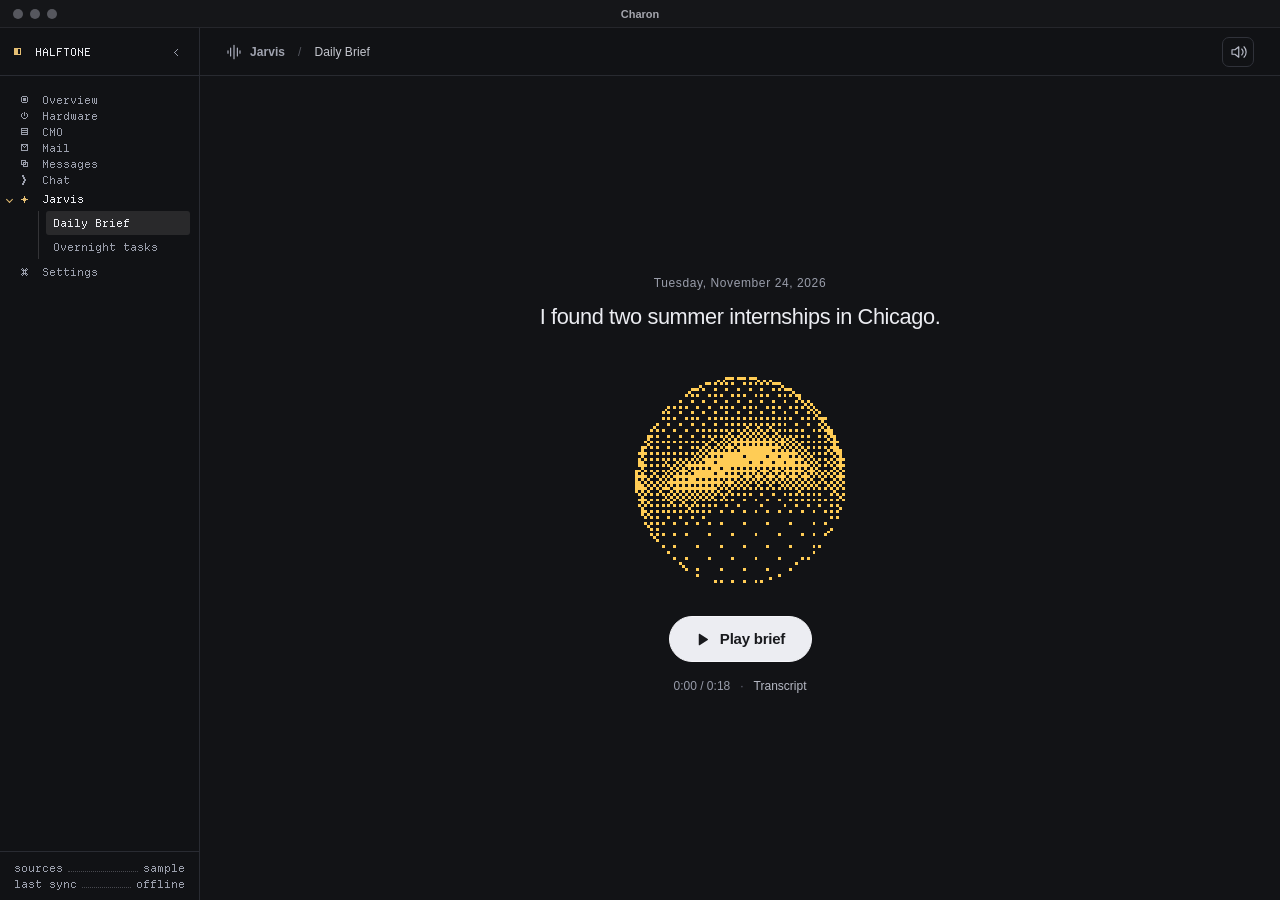
==== prototypes/jarvis/index.html @ da0a6058 "Add an offline Jarvis Daily Brief and overnight report prototype" ====
<!doctype html>
<html lang="en">
<head>
  <meta charset="utf-8">
  <meta name="viewport" content="width=device-width, initial-scale=1">
  <meta name="theme-color" content="#111316">
  <title>Daily Brief · Jarvis</title>
  <link rel="icon" href="data:,">
  <link rel="stylesheet" href="reader.css">
  <style>.brand-glyph {--glyph:url([data-uri])}</style>
</head>
<body>
  <div class="windowbar" aria-hidden="true"><span class="lights"><i></i><i></i><i></i></span><span>Charon</span></div>
  <div class="shell">
    <aside class="rail" aria-label="Charon sidebar">
      <div class="rail-full">
        <div class="brand"><span class="pixel brand-glyph"></span><span>HALFTONE</span><button type="button" class="rail-toggle" data-action="rail" aria-label="Hide sidebar" title="Hide sidebar (Option + Command + S)">&lt;</button></div>
        <nav class="rail-nav" aria-label="Charon destinations"><span class="rail-row" aria-disabled="true"><span></span><i class="pixel" style="--glyph:url([data-uri])"></i><span>Overview</span></span><span class="rail-row" aria-disabled="true"><span></span><i class="pixel" style="--glyph:url([data-uri])"></i><span>Hardware</span></span><span class="rail-row" aria-disabled="true"><span></span><i class="pixel" style="--glyph:url([data-uri])"></i><span>CMO</span></span><span class="rail-row" aria-disabled="true"><span></span><i class="pixel" style="--glyph:url([data-uri])"></i><span>Mail</span></span><span class="rail-row" aria-disabled="true"><span></span><i class="pixel" style="--glyph:url([data-uri])"></i><span>Messages</span></span><span class="rail-row" aria-disabled="true"><span></span><span aria-hidden="true">❯</span><span>Chat</span></span><details id="jarvis-nav" open><summary class="rail-row"><i class="disclosure" aria-hidden="true"></i><span aria-hidden="true">✦</span><span>Jarvis</span></summary><div class="subnav"><a href="#brief">Daily Brief</a><a href="#tasks">Overnight tasks</a></div></details><span class="rail-row" aria-disabled="true"><span></span><span aria-hidden="true">⌘</span><span>Settings</span></span></nav>
        <div class="rail-footer"><div><span>sources</span><i></i><span>sample</span></div><div><span>last sync</span><i></i><span>offline</span></div></div>
      </div>
      <button type="button" class="rail-open" data-action="rail" title="Show sidebar (Option + Command + S)" aria-label="Show sidebar">&gt;</button>
    </aside>
    <button type="button" class="scrim" aria-label="Close sidebar" data-action="rail"></button>
    <main>
      <header class="toolbar">
        <nav id="crumbs" aria-label="Breadcrumb"></nav>
        <div id="tools"></div>
      </header>
      <div id="scroller" tabindex="-1"><div id="page"></div></div>
    </main>
  </div>
  <audio id="narration" preload="metadata" src="assets/brief.mp3"></audio>
  <dialog id="panel" aria-labelledby="panel-title"><div class="panel-inner"><div class="panel-head"><h2 id="panel-title"></h2><button type="button" class="icon-btn" data-action="close" aria-label="Close dialog"><svg class="icon" aria-hidden="true" viewBox="0 0 24 24"><path d="m6 6 12 12M18 6 6 18"/></svg></button></div><div id="panel-body"></div></div></dialog>
  <script type="application/json" id="content">{"docs":{"report/chicago":{"title":"Two Chicago internships to review for summer 2027","html":"\u003cp>I added two summer software roles to \u003ca href=\"#note/delivered\">your Chicago internship list\u003c/a>. I’d open \u003cstrong>Maple Studio\u003c/strong> first. Its mobile engineering internship closes Friday, November 27. The second employer, \u003cstrong>Lakefront Labs\u003c/strong>, hasn’t published a deadline.\u003c/p>\n\u003cp>Both employers were accepting applications when I checked this morning. I saved the posting links with each entry. Once you share the path to your master résumé, I can use it to tailor a Word draft for each role.\u003c/p>\n\u003cfigure>\n\u003cimg data-illustration width=\"1440\" height=\"576\" alt=\"The Chicago lakefront at first light. Illustration.\" />\n\u003cfigcaption aria-hidden=\"true\">The Chicago lakefront at first light. Illustration.\u003c/figcaption>\n\u003c/figure>\n\u003ch2 id=\"which-role-to-look-at-first\">Which role to look at first\u003c/h2>\n\u003cp>\u003ca href=\"#note/maple\">Maple Studio’s Mobile Engineering Intern posting\u003c/a> gives us a date to work back from. I checked the employer’s application at 6:10 a.m. Pacific and recorded the closing date alongside the link. That makes Maple the first one I’d review if you only have a few minutes today.\u003c/p>\n\u003cp>\u003ca href=\"#note/lakefront\">Lakefront Labs’ Software Engineering Intern posting\u003c/a> also lists Chicago and summer 2027. Its application was open at 6:15 a.m. Pacific. The posting gives no closing date, so I’ve left that field open on your list.\u003c/p>\n\u003ch2 id=\"what-i-did-overnight\">What I did overnight\u003c/h2>\n\u003col type=\"1\">\n\u003cli>\u003cstrong>Checked for an existing list.\u003c/strong> At 6:05 a.m. I looked in your Career project for a note covering Chicago internships for summer 2027.\u003c/li>\n\u003cli>\u003cstrong>Created the list with Maple Studio.\u003c/strong> This was the first search for that place and term. I saved the employer’s posting ID, its application and its deadline.\u003c/li>\n\u003cli>\u003cstrong>Added Lakefront Labs to the same note.\u003c/strong> I checked its posting ID and location before adding the second entry. Both entries are marked \u003cem>To review\u003c/em>.\u003c/li>\n\u003cli>\u003cstrong>Saved the research at 6:18 a.m.\u003c/strong> I paused the drafting step when I couldn’t find your master résumé. Both openings are available to review now.\u003c/li>\n\u003c/ol>\n\u003ch2 id=\"where-to-pick-this-up\">Where to pick this up\u003c/h2>\n\u003cp>\u003ca href=\"#note/delivered\">Open the list as delivered\u003c/a> to see exactly what I left this morning. \u003ca href=\"#note/current\">Open your current list\u003c/a> to see any notes you’ve added since. When you share the path to your master Word document, I can make a separate tailored .docx for each role.\u003c/p>\n","raw":"# Two Chicago internships to review for summer 2027\n\nI added two summer software roles to [your Chicago internship list](revisions/chicago-internships/2.md). I’d open **Maple Studio** first. Its mobile engineering internship closes Friday, November 27. The second employer, **Lakefront Labs**, hasn’t published a deadline.\n\nBoth employers were accepting applications when I checked this morning. I saved the posting links with each entry. Once you share the path to your master résumé, I can use it to tailor a Word draft for each role.\n\n![The Chicago lakefront at first light. Illustration.](../assets/lakefront.jpg)\n\n## Which role to look at first\n\n[Maple Studio’s Mobile Engineering Intern posting](assignments/chicago-internships/runs/2026-11-24/sources.md#maple-studio) gives us a date to work back from. I checked the employer’s application at 6:10 a.m. Pacific and recorded the closing date alongside the link. That makes Maple the first one I’d review if you only have a few minutes today.\n\n[Lakefront Labs’ Software Engineering Intern posting](assignments/chicago-internships/runs/2026-11-24/sources.md#lakefront-labs) also lists Chicago and summer 2027. Its application was open at 6:15 a.m. Pacific. The posting gives no closing date, so I’ve left that field open on your list.\n\n## What I did overnight\n\n1. **Checked for an existing list.** At 6:05 a.m. I looked in your Career project for a note covering Chicago internships for summer 2027.\n2. **Created the list with Maple Studio.** This was the first search for that place and term. I saved the employer’s posting ID, its application and its deadline.\n3. **Added Lakefront Labs to the same note.** I checked its posting ID and location before adding the second entry. Both entries are marked *To review*.\n4. **Saved the research at 6:18 a.m.** I paused the drafting step when I couldn’t find your master résumé. Both openings are available to review now.\n\n## Where to pick this up\n\n[Open the list as delivered](revisions/chicago-internships/2.md) to see exactly what I left this morning. [Open your current list](projects/career/Summer%202027%20internships%20in%20Chicago.md) to see any notes you’ve added since. When you share the path to your master Word document, I can make a separate tailored .docx for each role.\n","minutes":2,"date":"November 24, 2026","stamp":"Updated 6:18 a.m. PT","short":"Internship search","back":"tasks"},"report/microphone":{"title":"Where to put the microphone for your next call","html":"\u003cp>I’d put the microphone on the \u003cstrong>desk stand\u003c/strong> for your next call. In your \u003ca href=\"#note/stand\">stand trial\u003c/a>, typing interrupted one of six clips. In the \u003ca href=\"#note/keyboard\">keyboard-side trial\u003c/a>, it interrupted four of six. Both trials used the same desk and keyboard.\u003c/p>\n\u003cp>That gives you a place to start tomorrow. Twelve short clips can’t tell us how the stand will sound when you’re talking and typing for several minutes at a stretch. A longer call would be a good follow-up.\u003c/p>\n\u003ch2 id=\"what-i-compared\">What I compared\u003c/h2>\n\u003cp>I compared the number of clips where the trial notes said typing interrupted the voice. Each clip counts once, even if several keystrokes came through. That gives both positions the same six chances to pick up an interruption.\u003c/p>\n\u003ch2 id=\"how-i-reached-the-recommendation\">How I reached the recommendation\u003c/h2>\n\u003col type=\"1\">\n\u003cli>\u003cstrong>Opened the two trial notes\u003c/strong> in your Voice project and checked how many clips each contained.\u003c/li>\n\u003cli>\u003cstrong>Compared the interruptions.\u003c/strong> The stand had one interrupted clip and five clear clips. The keyboard-side position had four interrupted clips and two clear clips.\u003c/li>\n\u003cli>\u003cstrong>Saved the finding with both sources.\u003c/strong> For the next test, use the stand on a longer call and jot down any moment when typing makes your voice hard to follow.\u003c/li>\n\u003c/ol>\n\u003ch2 id=\"trial-notes\">Trial notes\u003c/h2>\n\u003cul>\n\u003cli>\u003ca href=\"#note/stand\">Desk stand trial\u003c/a> · Six clips, one interruption.\u003c/li>\n\u003cli>\u003ca href=\"#note/keyboard\">Keyboard-side trial\u003c/a> · Six clips, four interruptions.\u003c/li>\n\u003c/ul>\n","raw":"# Where to put the microphone for your next call\n\nI’d put the microphone on the **desk stand** for your next call. In your [stand trial](desk-stand.md), typing interrupted one of six clips. In the [keyboard-side trial](keyboard-side.md), it interrupted four of six. Both trials used the same desk and keyboard.\n\nThat gives you a place to start tomorrow. Twelve short clips can’t tell us how the stand will sound when you’re talking and typing for several minutes at a stretch. A longer call would be a good follow-up.\n\n## What I compared\n\nI compared the number of clips where the trial notes said typing interrupted the voice. Each clip counts once, even if several keystrokes came through. That gives both positions the same six chances to pick up an interruption.\n\n## How I reached the recommendation\n\n1. **Opened the two trial notes** in your Voice project and checked how many clips each contained.\n2. **Compared the interruptions.** The stand had one interrupted clip and five clear clips. The keyboard-side position had four interrupted clips and two clear clips.\n3. **Saved the finding with both sources.** For the next test, use the stand on a longer call and jot down any moment when typing makes your voice hard to follow.\n\n## Trial notes\n\n- [Desk stand trial](desk-stand.md) · Six clips, one interruption.\n- [Keyboard-side trial](keyboard-side.md) · Six clips, four interruptions.\n","minutes":2,"date":"November 23, 2026","stamp":"","short":"Microphone test","back":"tasks"},"note/delivered":{"title":"Summer 2027 internships in Chicago","html":"\u003cp>\u003cem>Fictional example. This is the running list in the Career project.\u003c/em>\u003c/p>\n\u003ch2 id=\"open-roles\">Open roles\u003c/h2>\n\u003ch3 id=\"maple-studio-mobile-engineering-intern\">Maple Studio | Mobile Engineering Intern\u003c/h3>\n\u003cp>Chicago · Summer 2027 · Open when checked November 24 at 6:10 a.m. Pacific.\u003c/p>\n\u003cul>\n\u003cli>\u003cstrong>Apply by\u003c/strong> Friday, November 27, 2026.\u003c/li>\n\u003cli>\u003cstrong>Application\u003c/strong> \u003ca href=\"#note/maple\">Maple Studio posting, MS-127\u003c/a>.\u003c/li>\n\u003cli>\u003cstrong>My application status\u003c/strong> To review.\u003c/li>\n\u003cli>\u003cstrong>My notes\u003c/strong>\u003c/li>\n\u003c/ul>\n\u003ch3 id=\"lakefront-labs-software-engineering-intern\">Lakefront Labs | Software Engineering Intern\u003c/h3>\n\u003cp>Chicago · Summer 2027 · Open when checked November 24 at 6:15 a.m. Pacific.\u003c/p>\n\u003cul>\n\u003cli>\u003cstrong>Apply by\u003c/strong> The posting gives no deadline.\u003c/li>\n\u003cli>\u003cstrong>Application\u003c/strong> \u003ca href=\"#note/lakefront\">Lakefront Labs posting, LL-208\u003c/a>.\u003c/li>\n\u003cli>\u003cstrong>My application status\u003c/strong> To review.\u003c/li>\n\u003cli>\u003cstrong>My notes\u003c/strong>\u003c/li>\n\u003c/ul>\n\u003ch2 id=\"related-work\">Related work\u003c/h2>\n\u003cp>\u003ca href=\"#report/chicago\">November 24 internship search\u003c/a>\u003c/p>\n","raw":"---\nid: chicago-summer-internships-2027\ntype: project-note\nproject: career\nrevision: 2\nupdated: 2026-11-24T06:15:00-08:00\n---\n\n# Summer 2027 internships in Chicago\n\n*Fictional example. This is the running list in the Career project.*\n\n## Open roles\n\n### Maple Studio | Mobile Engineering Intern\n\nChicago · Summer 2027 · Open when checked November 24 at 6:10 a.m. Pacific.\n\n- **Apply by** Friday, November 27, 2026.\n- **Application** [Maple Studio posting, MS-127](../../assignments/chicago-internships/runs/2026-11-24/sources.md#maple-studio).\n- **My application status** To review.\n- **My notes**\n\n### Lakefront Labs | Software Engineering Intern\n\nChicago · Summer 2027 · Open when checked November 24 at 6:15 a.m. Pacific.\n\n- **Apply by** The posting gives no deadline.\n- **Application** [Lakefront Labs posting, LL-208](../../assignments/chicago-internships/runs/2026-11-24/sources.md#lakefront-labs).\n- **My application status** To review.\n- **My notes**\n\n## Related work\n\n[November 24 internship search](../../assignments/chicago-internships/runs/2026-11-24/summary.md)\n","minutes":1,"date":"Career project","stamp":"Revision 2 · As delivered","short":"Delivered list","back":"report/chicago"},"note/current":{"title":"Summer 2027 internships in Chicago","html":"\u003cp>\u003cem>Fictional example. This is the running list in the Career project.\u003c/em>\u003c/p>\n\u003ch2 id=\"open-roles\">Open roles\u003c/h2>\n\u003ch3 id=\"maple-studio-mobile-engineering-intern\">Maple Studio | Mobile Engineering Intern\u003c/h3>\n\u003cp>Chicago · Summer 2027 · Open when checked November 24 at 6:10 a.m. Pacific.\u003c/p>\n\u003cul>\n\u003cli>\u003cstrong>Apply by\u003c/strong> Friday, November 27, 2026.\u003c/li>\n\u003cli>\u003cstrong>Application\u003c/strong> \u003ca href=\"#note/maple\">Maple Studio posting, MS-127\u003c/a>.\u003c/li>\n\u003cli>\u003cstrong>My application status\u003c/strong> To review.\u003c/li>\n\u003cli>\u003cstrong>My notes\u003c/strong> Ask whether interns can work with the iOS team.\u003c/li>\n\u003c/ul>\n\u003ch3 id=\"lakefront-labs-software-engineering-intern\">Lakefront Labs | Software Engineering Intern\u003c/h3>\n\u003cp>Chicago · Summer 2027 · Open when checked November 24 at 6:15 a.m. Pacific.\u003c/p>\n\u003cul>\n\u003cli>\u003cstrong>Apply by\u003c/strong> The posting gives no deadline.\u003c/li>\n\u003cli>\u003cstrong>Application\u003c/strong> \u003ca href=\"#note/lakefront\">Lakefront Labs posting, LL-208\u003c/a>.\u003c/li>\n\u003cli>\u003cstrong>My application status\u003c/strong> To review.\u003c/li>\n\u003cli>\u003cstrong>My notes\u003c/strong>\u003c/li>\n\u003c/ul>\n\u003ch2 id=\"related-work\">Related work\u003c/h2>\n\u003cp>\u003ca href=\"#report/chicago\">November 24 internship search\u003c/a>\u003c/p>\n","raw":"---\nid: chicago-summer-internships-2027\ntype: project-note\nproject: career\nrevision: 3\nupdated: 2026-11-24T08:10:00-08:00\n---\n\n# Summer 2027 internships in Chicago\n\n*Fictional example. This is the running list in the Career project.*\n\n## Open roles\n\n### Maple Studio | Mobile Engineering Intern\n\nChicago · Summer 2027 · Open when checked November 24 at 6:10 a.m. Pacific.\n\n- **Apply by** Friday, November 27, 2026.\n- **Application** [Maple Studio posting, MS-127](../../assignments/chicago-internships/runs/2026-11-24/sources.md#maple-studio).\n- **My application status** To review.\n- **My notes** Ask whether interns can work with the iOS team.\n\n### Lakefront Labs | Software Engineering Intern\n\nChicago · Summer 2027 · Open when checked November 24 at 6:15 a.m. Pacific.\n\n- **Apply by** The posting gives no deadline.\n- **Application** [Lakefront Labs posting, LL-208](../../assignments/chicago-internships/runs/2026-11-24/sources.md#lakefront-labs).\n- **My application status** To review.\n- **My notes**\n\n## Related work\n\n[November 24 internship search](../../assignments/chicago-internships/runs/2026-11-24/summary.md)\n","minutes":1,"date":"Career project","stamp":"Revision 3 · Current list","short":"Current list","back":"report/chicago"},"note/stand":{"title":"Desk stand trial","html":"\u003cp>Six short voice clips were recorded with the microphone on the desk stand. One clip had an audible interruption from typing. Five were clear.\u003c/p>\n\u003cp>The two trials used the same desk and keyboard. \u003ca href=\"#note/keyboard\">Read the keyboard-side trial\u003c/a> for the other position, or return to \u003ca href=\"#report/microphone\">the microphone report\u003c/a>.\u003c/p>\n","raw":"# Desk stand trial\n\nSix short voice clips were recorded with the microphone on the desk stand. One clip had an audible interruption from typing. Five were clear.\n\nThe two trials used the same desk and keyboard. [Read the keyboard-side trial](keyboard-side.md) for the other position, or return to [the microphone report](microphone.md).\n","minutes":1,"date":"Voice project","stamp":"Trial note","short":"Desk stand","back":"report/microphone"},"note/keyboard":{"title":"Keyboard-side trial","html":"\u003cp>Six short voice clips were recorded with the microphone beside the keyboard. Four clips had an audible interruption from typing. Two were clear.\u003c/p>\n\u003cp>The two trials used the same desk and keyboard. \u003ca href=\"#note/stand\">Read the desk stand trial\u003c/a> for the other position, or return to \u003ca href=\"#report/microphone\">the microphone report\u003c/a>.\u003c/p>\n","raw":"# Keyboard-side trial\n\nSix short voice clips were recorded with the microphone beside the keyboard. Four clips had an audible interruption from typing. Two were clear.\n\nThe two trials used the same desk and keyboard. [Read the desk stand trial](desk-stand.md) for the other position, or return to [the microphone report](microphone.md).\n","minutes":1,"date":"Voice project","stamp":"Trial note","short":"Keyboard-side trial","back":"report/microphone"},"note/maple":{"title":"Maple Studio","html":"\u003cul>\n\u003cli>\u003cstrong>Employer posting\u003c/strong> MS-127, Mobile Engineering Intern.\u003c/li>\n\u003cli>\u003cstrong>Location and term\u003c/strong> Chicago, summer 2027.\u003c/li>\n\u003cli>\u003cstrong>Evidence\u003c/strong> The sample application was open. Its closing date was Friday, November 27, 2026.\u003c/li>\n\u003cli>\u003cstrong>Checked\u003c/strong> November 24, 2026 at 6:10 a.m. Pacific.\u003c/li>\n\u003c/ul>\n\u003cp>\u003ca href=\"#report/chicago\">Read the internship report\u003c/a>.\u003c/p>\n","raw":"# Maple Studio\n\n- **Employer posting** MS-127, Mobile Engineering Intern.\n- **Location and term** Chicago, summer 2027.\n- **Evidence** The sample application was open. Its closing date was Friday, November 27, 2026.\n- **Checked** November 24, 2026 at 6:10 a.m. Pacific.\n\n[Read the internship report](summary.md).\n","minutes":1,"date":"Employer posting","stamp":"Example source","short":"Maple Studio","back":"report/chicago"},"note/lakefront":{"title":"Lakefront Labs","html":"\u003cul>\n\u003cli>\u003cstrong>Employer posting\u003c/strong> LL-208, Software Engineering Intern.\u003c/li>\n\u003cli>\u003cstrong>Location and term\u003c/strong> Chicago, summer 2027.\u003c/li>\n\u003cli>\u003cstrong>Evidence\u003c/strong> The sample application was open. The employer listed no closing date.\u003c/li>\n\u003cli>\u003cstrong>Checked\u003c/strong> November 24, 2026 at 6:15 a.m. Pacific.\u003c/li>\n\u003c/ul>\n\u003cp>\u003ca href=\"#report/chicago\">Read the internship report\u003c/a>.\u003c/p>\n","raw":"# Lakefront Labs\n\n- **Employer posting** LL-208, Software Engineering Intern.\n- **Location and term** Chicago, summer 2027.\n- **Evidence** The sample application was open. The employer listed no closing date.\n- **Checked** November 24, 2026 at 6:15 a.m. Pacific.\n\n[Read the internship report](summary.md).\n","minutes":1,"date":"Employer posting","stamp":"Example source","short":"Lakefront Labs","back":"report/chicago"}},"orb":"assets/orb.png","cover":"assets/lakefront.jpg","script":"Good morning, sir. I added two Chicago internships to your summer list. I’d look at Maple Studio first because applications close on Friday, November twenty-seventh. Both postings are in your Career workspace. Send me your master résumé when you’re ready, and I can tailor a draft for each one."}</script>
  <script src="reader.js"></script>
</body>
</html>
---- prototypes/jarvis/reader.css ----
@font-face {
  font-family: Departure;
  src: url("../../mac/Resources/Fonts/DepartureMono-Regular.ttf") format("truetype");
  font-weight: 400;
  font-display: swap;
}
:root {
  color-scheme: dark;
  --ground: #121316;
  --chrome: #111215;
  --line: #292b32;
  --text: #ebecf1;
  --body: #bdc0ca;
  --muted: #9a9eab;
  --blue: #a0b7fa;
  --gold: #e5be73;
  --reading-size: 17px;
  font-family: -apple-system, BlinkMacSystemFont, "Helvetica Neue", Arial, sans-serif;
  background: var(--ground);
  color: var(--text);
  -webkit-font-smoothing: antialiased;
}
* {box-sizing:border-box}
body {margin:0}
button, input, select {font:inherit}
button, a {touch-action:manipulation}
button {cursor:pointer;background:none;border:0;color:inherit;padding:0}
a {color:var(--blue);text-decoration:none}
a:hover {color:#c6d5ff}
button:focus-visible, a:focus-visible, input:focus-visible, summary:focus-visible {outline:2px solid #99c5ff;outline-offset:4px}
::selection {background:#38466e;color:white}
.windowbar {height:28px;background:#151619;border-bottom:1px solid #25262b;display:grid;place-items:center;color:#a5a6ae;font-size:11px;font-weight:550;position:relative;user-select:none}
.lights {position:absolute;left:13px;display:flex;gap:7px}
.lights i {width:10px;height:10px;border-radius:50%;background:#56575e}
.shell {display:flex;height:calc(100vh - 28px);height:calc(100dvh - 28px);position:relative;overflow:hidden}
.rail {flex:0 0 200px;width:200px;background:var(--chrome);border-right:1px solid var(--line);color:var(--muted);font:11px/16px Departure,monospace;position:relative;z-index:5}
.rail-full {height:100%;display:flex;flex-direction:column}
.brand {display:flex;align-items:center;gap:7px;padding:0 14px;border-bottom:1px solid var(--line);height:48px;flex:none;color:var(--text)}
.brand-glyph {margin-right:7px;color:var(--gold)}
.pixel {display:inline-block;width:7px;height:16px;background:currentColor;mask-image:var(--glyph);mask-repeat:no-repeat;mask-size:7px 7px;mask-position:0 4px;image-rendering:pixelated}
.rail-toggle {margin-left:auto;color:var(--muted);width:17px;height:26px}
.rail-toggle:hover, .rail-open:hover {color:var(--gold)}
.rail-nav {padding:16px 0;flex:1;overflow-y:auto}
.rail-row {display:grid;grid-template-columns:7px 14px 1fr;align-items:center;gap:7px;padding:0 14px 0 7px;height:16px;white-space:nowrap}
#jarvis-nav summary {cursor:pointer;list-style:none;color:var(--text);min-height:22px}
#jarvis-nav summary::-webkit-details-marker {display:none}
#jarvis-nav summary:hover,.subnav a:hover {background:#222225;color:var(--text)}
#jarvis-nav summary > [aria-hidden] {color:var(--gold)}
.disclosure {width:5px;height:5px;border:solid currentColor;border-width:1px 1px 0 0;transform:rotate(45deg)}
#jarvis-nav[open] .disclosure {transform:rotate(135deg)}
.subnav {margin:1px 9px 5px 38px;border-left:1px solid #343437;padding-left:7px}
.subnav a {display:block;padding:4px 7px;color:var(--muted);border-radius:3px}
.subnav a[aria-current] {background:#29292b;color:var(--text)}
#jarvis-nav summary:focus-visible,.subnav a:focus-visible {outline:1px solid var(--gold);outline-offset:-1px}
.rail-footer {border-top:1px solid var(--line);padding:8px 14px;color:var(--muted)}
.rail-footer>div {display:flex;align-items:baseline;gap:5px}
.rail-footer i {flex:1;border-bottom:1px dotted #48494f}
.rail-open {display:none;width:27px;height:48px;color:var(--muted);align-items:center;justify-content:center}
.rail-collapsed .rail {flex-basis:28px;width:28px}
.rail-collapsed .rail-full {display:none}
.rail-collapsed .rail-open {display:flex}
.scrim {display:none}
main {position:relative;flex:1;min-width:0;display:flex;flex-direction:column}
.toolbar {height:48px;flex:none;padding:0 26px;display:flex;align-items:center;justify-content:space-between;border-bottom:1px solid #282a30;gap:12px;background:var(--chrome)}
#crumbs, #tools {display:flex;align-items:center;min-width:0;gap:13px}
#crumbs {font-size:12px;letter-spacing:.005em;white-space:nowrap;color:#c5c7cf}
#crumbs a {color:#a0a3af}
#crumbs a:hover {color:#e6e7ed}
.crumb-brand {display:inline-flex;align-items:center;gap:8px;font-weight:600}
.crumb-brand .icon {color:#c2c6d5;width:16px;height:16px}
.sep {color:#54565f;font-weight:400}
#tools {gap:8px}
.icon {width:18px;height:18px;display:inline-block;vertical-align:middle;flex:none;fill:none;stroke:currentColor;stroke-width:1.55;stroke-linecap:round;stroke-linejoin:round}
.icon-btn {width:32px;height:30px;border:1px solid #30323a;border-radius:7px;color:#b9bcc9;display:inline-flex;align-items:center;justify-content:center}
.icon-btn:hover {background:#22242b;color:#f4f4f8}
.aa {font-size:14px;font-weight:580;letter-spacing:-.05em}
#scroller {overflow:auto;overscroll-behavior:contain;flex:1;min-height:0;scrollbar-color:#383b44 transparent;scrollbar-width:thin}
#scroller:focus {outline:none}
#page {min-height:100%}
h1,h2,h3,p,figure {margin:0}
h1,h2,h3 {color:var(--text)}
.home {min-height:calc(100vh - 76px);min-height:calc(100dvh - 76px);display:grid;place-items:center;padding:42px 24px 48px}
.morning {width:min(100%,480px);text-align:center;display:flex;flex-direction:column;align-items:center}
.date {display:block;color:var(--muted);font-size:12px;line-height:18px;letter-spacing:.05em;font-weight:500}
.morning-intro {margin:10px 0 0;color:var(--text);font-size:clamp(18px,1.7vw,22px);font-weight:480;line-height:1.35;letter-spacing:-.018em;text-wrap:balance}
.orb {width:clamp(168px,24vh,233px);height:auto;image-rendering:pixelated;display:block;margin:clamp(28px,4.6vh,44px) 0 28px}
.listen {display:inline-flex;align-items:center;justify-content:center;gap:10px;color:#191a1e;background:#ecedf2;border:1px solid #f6f6fa;border-radius:999px;font-size:15px;line-height:20px;font-weight:620;letter-spacing:-.015em;padding:12px 23px;min-width:143px}
.listen:hover {background:white}
.listen .icon {width:15px;height:15px;fill:currentColor;stroke:none}
.play-meta {margin-top:14px;display:flex;gap:10px;align-items:center;color:#999dab;font-size:12px;line-height:20px}
.clock {font-variant-numeric:tabular-nums}
.play-meta button {font-size:12px;color:#b6b9c4}
.play-meta button:hover {color:var(--text);text-decoration:underline;text-underline-offset:3px}
.play-meta .mark {color:#626675}
.arrow {margin-left:auto;color:#a3a8b7}
.task-link:hover h3 {color:var(--blue)}
.play-error {color:#f2b7a6;font-size:13px;max-width:380px;line-height:1.5;margin-top:9px}
.play-error:empty {display:none}
.column {width:min(100% - 80px,664px);margin:0 auto;padding:clamp(48px,7.6vh,82px) 0 92px}
.back {display:inline-flex;align-items:center;gap:7px;color:#a2a6b3;font-weight:450;font-size:13px;line-height:21px}
.back .icon {width:14px;height:14px}
.back:hover {color:#d5dbee}
.reader h1,.index h1 {max-width:620px;font-size:clamp(32px,3.05vw,41px);font-weight:555;letter-spacing:-.022em;line-height:1.24;margin:22px 0 17px;text-wrap:balance}
.reader h1 {max-width:575px}
.meta {display:flex;align-items:center;flex-wrap:wrap;gap:8px 10px;color:#a7aab7;font-size:13px;line-height:19px;font-variant-numeric:tabular-nums}
.meta .slash {color:#626572}
.stamp {padding:2px 7px;line-height:19px;color:#a8bdf7;background:#1d2433;border-radius:4px;font-size:12px}
.prose {font-size:var(--reading-size);line-height:1.77;letter-spacing:.002em;color:var(--body);margin-top:36px;overflow-wrap:break-word}
.prose p {margin:0 0 19px}
.prose strong {font-weight:620;color:#e4e6ee}
.prose a {text-decoration:underline;text-underline-offset:4px;text-decoration-color:#52648d;text-decoration-thickness:1px}
.prose a:hover {text-decoration-color:var(--blue)}
.prose h2 {font-size:1.42em;line-height:1.28;font-weight:570;letter-spacing:-.025em;margin:38px 0 13px}
.prose h3 {font-size:1.1em;font-weight:570;line-height:1.35;margin:25px 0 9px}
.prose ul,.prose ol {margin:8px 0 22px;padding-left:1.55em}
.prose li {margin:8px 0;padding-left:.25em}
.prose li::marker {color:#a0a9bf}
.prose figure {margin:27px 0 34px}
.prose figure img {width:100%;height:auto;aspect-ratio:2.5;object-fit:cover;display:block;border-radius:10px;border:1px solid #3b414e}
.prose figcaption {margin-top:8px;color:#959aaa;font-size:12px;line-height:1.5}
.report-footer {display:flex;align-items:center;flex-wrap:wrap;gap:10px 18px;justify-content:space-between;border-top:1px solid var(--line);padding-top:18px;margin-top:33px;color:var(--muted);font-size:12px}
.text-button {display:inline-flex;gap:7px;align-items:center;color:#b6bfd6;font-size:13px;line-height:20px}
.text-button:hover {color:#e2eaff}
.text-button .icon {width:15px;height:15px}
.index {max-width:712px;width:min(100% - 80px,712px)}
.index h1 {margin-bottom:30px}
.date-rule {display:flex;align-items:center;gap:14px;color:#a3a8b6;font-size:12px;line-height:18px;font-weight:530;letter-spacing:.025em}
.date-rule::after {content:"";flex:1;border-bottom:1px solid #30323a}
.task-link {display:block;color:inherit}
.task-link:hover {color:inherit}
.cover {display:block;width:100%;height:clamp(122px,15vw,192px);object-fit:cover;object-position:center 66%;border:1px solid #3b414e;border-radius:10px;margin:15px 0 18px}
.task-detail {display:flex;align-items:flex-start;gap:15px}
.task-detail .arrow {padding-top:4px}
.task-detail h3 {font-size:23px;line-height:1.24;font-weight:550;letter-spacing:-.017em;margin:0 0 6px}
.task-detail p {color:#aeb2bf;font-size:15px;line-height:1.55;margin-bottom:7px}
.task-detail small {font-size:12px;color:#9a9eac}
.older {margin-top:34px}
.older .task-link {margin-top:17px}
.older .task-detail h3 {font-size:20px}
.footnote {font-size:12px;line-height:1.5;color:var(--muted);margin-top:35px}
dialog {padding:0;width:min(520px,calc(100vw - 38px));max-height:82vh;border:1px solid #40434d;border-radius:14px;background:#1a1c21;color:var(--text)}
dialog::backdrop {background:#08090de0}
.panel-inner {padding:24px}
.panel-head {display:flex;align-items:center;justify-content:space-between;gap:16px;margin-bottom:17px}
.panel-head h2 {font-size:22px;line-height:1.25;letter-spacing:-.03em;font-weight:570}
#panel-body {color:var(--body);font-size:15px;line-height:1.65}
#panel-body p+p {margin-top:11px}
#panel-body small {display:block;color:var(--muted);font-size:12px;line-height:1.6}
.panel-btn {display:inline-flex;align-items:center;justify-content:center;cursor:pointer;background:#292c35;border:1px solid #424652;border-radius:6px;padding:6px 11px;color:#e4e6ed;font-size:13px;font-weight:500}
.panel-btn:hover {background:#333741;color:#fff}
.panel-btn[aria-pressed=true] {background:#222c43;color:#c4d4ff;border-color:#657cab}
.choices {margin-top:18px;display:flex;flex-wrap:wrap;align-items:center;gap:9px}
.recording {margin:14px 0;font-size:13px;color:#cbd1e0;overflow-wrap:anywhere}
.field {font-size:13px;max-width:100%;color:#c4c8d4}
.field::file-selector-button {border:1px solid #424652;border-radius:6px;padding:7px 11px;background:#292c35;color:white;cursor:pointer;margin-right:8px}
.source-raw {margin:0;max-height:53vh;overflow:auto;padding:13px;border:1px solid #333641;border-radius:7px;white-space:pre-wrap;overflow-wrap:anywhere;color:#ced3e3;background:#141519;font:12px/1.65 ui-monospace,monospace}
@media(max-width:780px) {
  .toolbar {padding:0 16px}
  .column,.index {width:calc(100% - 56px)}
  .home {padding-left:20px;padding-right:20px}
}
@media(max-width:680px) {
  .windowbar {height:24px}
  .shell {height:calc(100vh - 24px);height:calc(100dvh - 24px)}
  .rail-full {display:none}
  .rail,.rail-collapsed .rail {width:28px;flex:0 0 28px}
  .rail-open {display:flex}
  .rail-mobile-open .rail {width:min(200px,75vw);position:absolute;inset:0 auto 0 0}
  .rail-mobile-open .rail-full {display:flex}
  .rail-mobile-open .rail-open {display:none}
  #jarvis-nav summary,.subnav a {min-height:40px;align-content:center}
  .rail-mobile-open .scrim {display:block;position:absolute;inset:0;z-index:4;background:#08090caf}
  .toolbar {height:43px;padding:0 13px}
  #crumbs {gap:8px;font-size:11.5px}
  .crumb-brand {gap:5px}
  .column,.index {width:calc(100% - 36px);padding:35px 0 55px}
  .reader h1,.index h1 {font-size:32px;line-height:1.19;margin-top:17px}
  .home {min-height:calc(100dvh - 67px);padding:32px 18px 42px}
  .morning-intro {font-size:18px}
  .orb {width:clamp(155px,24vh,208px);margin:31px 0 26px}
  .meta {gap:6px 8px;font-size:12px}
  .prose {margin-top:26px}
  .cover {height:127px}
  .task-detail h3 {font-size:21px}
}
@media(max-height:680px) and (min-width:681px) {
  .home {padding:26px 22px}
  .orb {width:145px;margin:19px 0}
}
@media(max-width:370px) {
  .crumb-brand .icon {display:none}
}
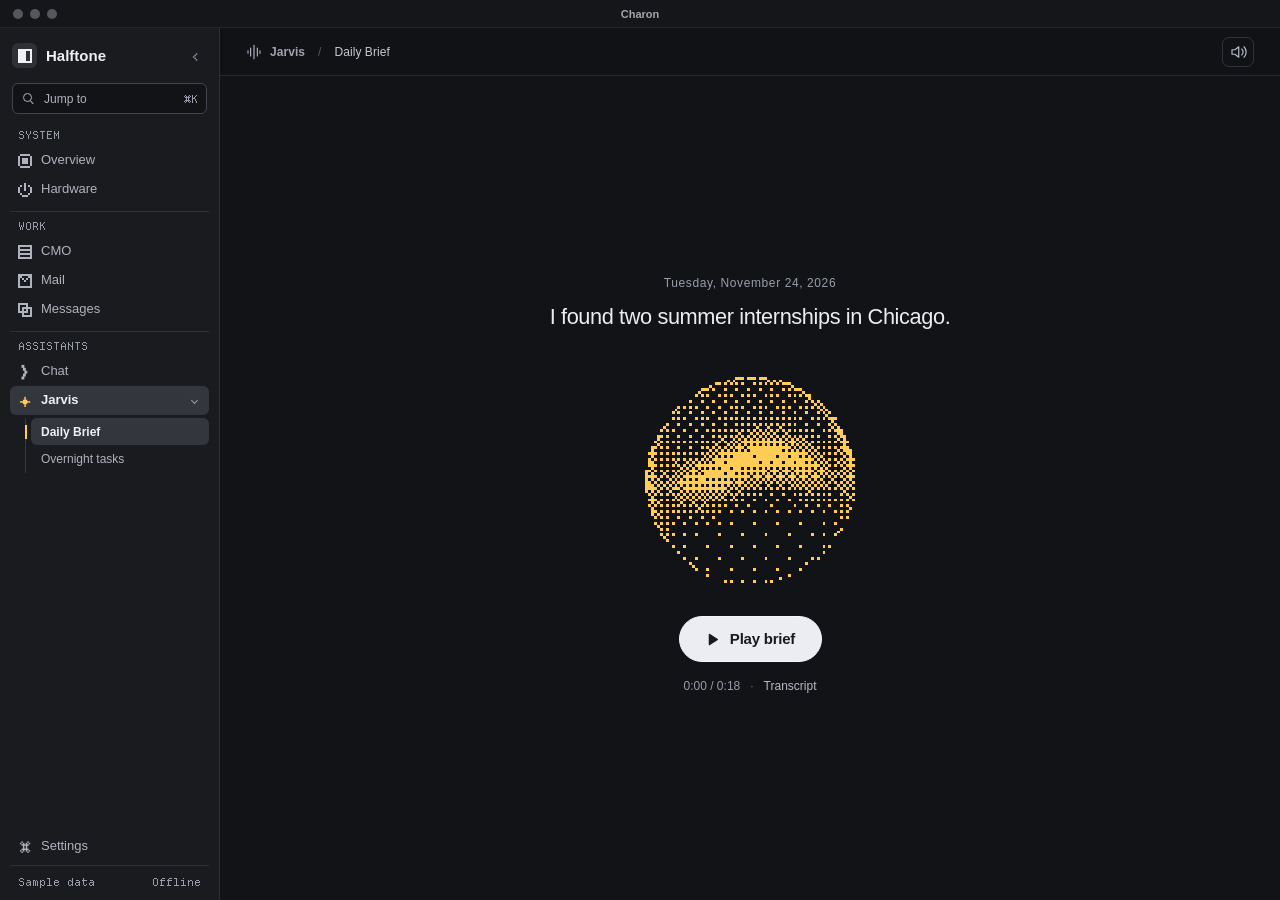
==== commit daaa7947: "Apply Graphite colors to the Jarvis context rail" ====
--- a/prototypes/jarvis/index.html
+++ b/prototypes/jarvis/index.html
@@ -14,9 +14,32 @@
   <div class="shell">
     <aside class="rail" aria-label="Charon sidebar">
       <div class="rail-full">
-        <div class="brand"><span class="pixel brand-glyph"></span><span>HALFTONE</span><button type="button" class="rail-toggle" data-action="rail" aria-label="Hide sidebar" title="Hide sidebar (Option + Command + S)">&lt;</button></div>
-        <nav class="rail-nav" aria-label="Charon destinations"><span class="rail-row" aria-disabled="true"><span></span><i class="pixel" style="--glyph:url([data-uri])"></i><span>Overview</span></span><span class="rail-row" aria-disabled="true"><span></span><i class="pixel" style="--glyph:url([data-uri])"></i><span>Hardware</span></span><span class="rail-row" aria-disabled="true"><span></span><i class="pixel" style="--glyph:url([data-uri])"></i><span>CMO</span></span><span class="rail-row" aria-disabled="true"><span></span><i class="pixel" style="--glyph:url([data-uri])"></i><span>Mail</span></span><span class="rail-row" aria-disabled="true"><span></span><i class="pixel" style="--glyph:url([data-uri])"></i><span>Messages</span></span><span class="rail-row" aria-disabled="true"><span></span><span aria-hidden="true">❯</span><span>Chat</span></span><details id="jarvis-nav" open><summary class="rail-row"><i class="disclosure" aria-hidden="true"></i><span aria-hidden="true">✦</span><span>Jarvis</span></summary><div class="subnav"><a href="#brief">Daily Brief</a><a href="#tasks">Overnight tasks</a></div></details><span class="rail-row" aria-disabled="true"><span></span><span aria-hidden="true">⌘</span><span>Settings</span></span></nav>
-        <div class="rail-footer"><div><span>sources</span><i></i><span>sample</span></div><div><span>last sync</span><i></i><span>offline</span></div></div>
+        <div class="rail-head">
+          <div class="brand"><span class="brand-mark" aria-hidden="true"><i class="pixel brand-glyph"></i></span><span>Halftone</span><button type="button" class="rail-toggle" data-action="rail" aria-label="Hide sidebar" title="Hide sidebar (Option + Command + S)">‹</button></div>
+          <button type="button" class="rail-jump" data-action="jump" aria-keyshortcuts="Meta+K Control+K"><i class="magnifier" aria-hidden="true"></i><span>Jump to</span><kbd aria-hidden="true">⌘K</kbd></button>
+        </div>
+        <nav class="rail-nav" aria-label="Charon destinations">
+          <div class="rail-groups">
+            <div class="rail-group">
+              <h2>System</h2>
+              <span class="rail-row" aria-disabled="true"><i class="pixel" aria-hidden="true" style="--glyph:url([data-uri])"></i><span>Overview</span></span>
+              <span class="rail-row" aria-disabled="true"><i class="pixel" aria-hidden="true" style="--glyph:url([data-uri])"></i><span>Hardware</span></span>
+            </div>
+            <div class="rail-group">
+              <h2>Work</h2>
+              <span class="rail-row" aria-disabled="true"><i class="pixel" aria-hidden="true" style="--glyph:url([data-uri])"></i><span>CMO</span></span>
+              <span class="rail-row" aria-disabled="true"><i class="pixel" aria-hidden="true" style="--glyph:url([data-uri])"></i><span>Mail</span></span>
+              <span class="rail-row" aria-disabled="true"><i class="pixel" aria-hidden="true" style="--glyph:url([data-uri])"></i><span>Messages</span></span>
+            </div>
+            <div class="rail-group">
+              <h2>Assistants</h2>
+              <span class="rail-row" aria-disabled="true"><span class="rail-symbol" aria-hidden="true">❯</span><span>Chat</span></span>
+              <details id="jarvis-nav" open><summary class="rail-row"><span class="rail-symbol" aria-hidden="true">✦</span><span>Jarvis</span><i class="disclosure" aria-hidden="true"></i></summary><div class="subnav"><a href="#brief">Daily Brief</a><a href="#tasks">Overnight tasks</a></div></details>
+            </div>
+          </div>
+          <div class="rail-settings"><span class="rail-row" aria-disabled="true"><span class="rail-symbol" aria-hidden="true">⌘</span><span>Settings</span></span></div>
+        </nav>
+        <div class="rail-footer"><span>Sample data</span><span>Offline</span></div>
       </div>
       <button type="button" class="rail-open" data-action="rail" title="Show sidebar (Option + Command + S)" aria-label="Show sidebar">&gt;</button>
     </aside>
--- a/prototypes/jarvis/reader.css
+++ b/prototypes/jarvis/reader.css
@@ -13,7 +13,16 @@
   --body: #bdc0ca;
   --muted: #9a9eab;
   --blue: #a0b7fa;
-  --gold: #e5be73;
+  --gold: #ffcc55;
+  --rail-width: 220px;
+  --rail-ground: #1a1b1f;
+  --rail-line: #2d3036;
+  --rail-text: #eef0f4;
+  --rail-secondary: #b0b3bd;
+  --rail-muted: #999eaa;
+  --rail-active: #34363e;
+  --rail-hover: #26282e;
+  --mono: Departure, monospace;
   --reading-size: 17px;
   font-family: -apple-system, BlinkMacSystemFont, "Helvetica Neue", Arial, sans-serif;
   background: var(--ground);
@@ -33,29 +42,40 @@
 .lights {position:absolute;left:13px;display:flex;gap:7px}
 .lights i {width:10px;height:10px;border-radius:50%;background:#56575e}
 .shell {display:flex;height:calc(100vh - 28px);height:calc(100dvh - 28px);position:relative;overflow:hidden}
-.rail {flex:0 0 200px;width:200px;background:var(--chrome);border-right:1px solid var(--line);color:var(--muted);font:11px/16px Departure,monospace;position:relative;z-index:5}
+.rail {flex:0 0 var(--rail-width);width:var(--rail-width);background:var(--rail-ground);border-right:1px solid var(--rail-line);color:var(--rail-text);position:relative;z-index:5}
 .rail-full {height:100%;display:flex;flex-direction:column}
-.brand {display:flex;align-items:center;gap:7px;padding:0 14px;border-bottom:1px solid var(--line);height:48px;flex:none;color:var(--text)}
-.brand-glyph {margin-right:7px;color:var(--gold)}
-.pixel {display:inline-block;width:7px;height:16px;background:currentColor;mask-image:var(--glyph);mask-repeat:no-repeat;mask-size:7px 7px;mask-position:0 4px;image-rendering:pixelated}
-.rail-toggle {margin-left:auto;color:var(--muted);width:17px;height:26px}
-.rail-toggle:hover, .rail-open:hover {color:var(--gold)}
-.rail-nav {padding:16px 0;flex:1;overflow-y:auto}
-.rail-row {display:grid;grid-template-columns:7px 14px 1fr;align-items:center;gap:7px;padding:0 14px 0 7px;height:16px;white-space:nowrap}
-#jarvis-nav summary {cursor:pointer;list-style:none;color:var(--text);min-height:22px}
+.rail-head {padding:12px 12px 13px;flex:none}
+.brand {display:flex;align-items:center;gap:9px;min-height:31px;margin-bottom:12px;font-size:15px;font-weight:640}
+.brand-mark {display:grid;place-items:center;width:25px;height:25px;border-radius:6px;background:#2e3036}
+.pixel {display:block;width:14px;height:14px;background:currentColor;mask-image:var(--glyph);mask-repeat:no-repeat;mask-size:100%;image-rendering:pixelated}
+.rail-symbol {display:grid;place-items:center;width:14px;height:16px;font:16px/1 var(--mono)}
+.rail-toggle {display:grid;place-items:center;margin-left:auto;width:24px;height:24px;border-radius:5px;color:var(--rail-muted);font:16px/1 var(--mono)}
+.rail-toggle:hover,.rail-open:hover {color:var(--rail-text);background:var(--rail-hover)}
+.rail-jump {display:flex;align-items:center;gap:9px;width:100%;height:31px;border:1px solid #42454d;border-radius:6px;background:var(--ground);padding:0 8px;color:var(--rail-secondary);font-size:12px;text-align:left}
+.rail-jump:hover {border-color:var(--rail-secondary);color:var(--rail-text)}
+.rail-jump kbd {margin-left:auto;color:var(--rail-muted);font:11px var(--mono)}
+.magnifier {position:relative;flex:none;width:9px;height:9px;margin:0 3px 2px 2px;border:1px solid currentColor;border-radius:50%}
+.magnifier::after {content:"";position:absolute;right:-3px;bottom:-2px;transform:rotate(45deg);width:4px;height:1px;background:currentColor}
+.rail-nav {display:flex;flex-direction:column;flex:1;min-height:0}
+.rail-groups {flex:1;overflow-y:auto;padding:1px 10px;scrollbar-width:thin}
+.rail-group + .rail-group {border-top:1px solid var(--rail-line);margin-top:7px;padding-top:7px}
+.rail-group h2 {padding:0 8px;margin-bottom:3px;color:var(--rail-muted);font:11px/15px var(--mono);text-transform:uppercase}
+.rail-row {display:flex;align-items:center;gap:9px;min-height:29px;padding:0 8px;border-radius:6px;color:var(--rail-secondary);font-size:13px;line-height:1.25}
+#jarvis-nav summary {cursor:pointer;list-style:none;color:var(--rail-text);background:var(--rail-active);font-weight:620}
+#jarvis-nav summary:hover {box-shadow:inset 0 0 0 1px #50535d}
 #jarvis-nav summary::-webkit-details-marker {display:none}
-#jarvis-nav summary:hover,.subnav a:hover {background:#222225;color:var(--text)}
-#jarvis-nav summary > [aria-hidden] {color:var(--gold)}
-.disclosure {width:5px;height:5px;border:solid currentColor;border-width:1px 1px 0 0;transform:rotate(45deg)}
+#jarvis-nav .rail-symbol {color:var(--gold)}
+.disclosure {width:5px;height:5px;margin-left:auto;margin-right:4px;border:solid currentColor;border-width:1px 1px 0 0;color:var(--rail-muted);transform:rotate(45deg)}
 #jarvis-nav[open] .disclosure {transform:rotate(135deg)}
-.subnav {margin:1px 9px 5px 38px;border-left:1px solid #343437;padding-left:7px}
-.subnav a {display:block;padding:4px 7px;color:var(--muted);border-radius:3px}
-.subnav a[aria-current] {background:#29292b;color:var(--text)}
-#jarvis-nav summary:focus-visible,.subnav a:focus-visible {outline:1px solid var(--gold);outline-offset:-1px}
-.rail-footer {border-top:1px solid var(--line);padding:8px 14px;color:var(--muted)}
-.rail-footer>div {display:flex;align-items:baseline;gap:5px}
-.rail-footer i {flex:1;border-bottom:1px dotted #48494f}
-.rail-open {display:none;width:27px;height:48px;color:var(--muted);align-items:center;justify-content:center}
+.subnav {margin:3px 0 0 15px;padding:0 0 1px 5px;border-left:1px solid #393a40}
+.subnav a {position:relative;display:flex;align-items:center;min-height:27px;padding:4px 10px;color:var(--rail-secondary);border-radius:6px;font-size:12px}
+.subnav a:hover {background:var(--rail-hover);color:var(--rail-text)}
+.subnav a[aria-current] {background:var(--rail-active);color:var(--rail-text);font-weight:620}
+.subnav a[aria-current]::before {content:"";position:absolute;left:-6px;top:calc(50% - 7px);width:2px;height:14px;background:var(--gold)}
+.rail-jump:focus-visible,.rail-toggle:focus-visible,.rail-open:focus-visible,#jarvis-nav summary:focus-visible,.subnav a:focus-visible {outline-offset:-2px}
+.rail-settings {padding:6px 10px 4px}
+.rail-footer {display:flex;justify-content:space-between;gap:7px;margin:0 10px;padding:9px 8px 10px;border-top:1px solid var(--rail-line);color:var(--rail-muted);font:11px/15px var(--mono)}
+.rail-open {display:none;width:27px;height:48px;color:var(--rail-muted);align-items:center;justify-content:center;font:11px var(--mono)}
 .rail-collapsed .rail {flex-basis:28px;width:28px}
 .rail-collapsed .rail-full {display:none}
 .rail-collapsed .rail-open {display:flex}
@@ -154,6 +174,11 @@
 .field {font-size:13px;max-width:100%;color:#c4c8d4}
 .field::file-selector-button {border:1px solid #424652;border-radius:6px;padding:7px 11px;background:#292c35;color:white;cursor:pointer;margin-right:8px}
 .source-raw {margin:0;max-height:53vh;overflow:auto;padding:13px;border:1px solid #333641;border-radius:7px;white-space:pre-wrap;overflow-wrap:anywhere;color:#ced3e3;background:#141519;font:12px/1.65 ui-monospace,monospace}
+.jump-query {display:block;width:100%;padding:8px 10px;border:1px solid #42454d;border-radius:6px;background:var(--ground);color:var(--rail-text)}
+.jump-results {margin-top:10px}
+.jump-results a {display:block;padding:6px 10px;border-radius:6px;color:var(--rail-text)}
+.jump-results a:hover,.jump-results a:focus-visible {background:var(--rail-hover)}
+.jump-results p {padding:6px 10px;color:var(--rail-muted)}
 @media(max-width:780px) {
   .toolbar {padding:0 16px}
   .column,.index {width:calc(100% - 56px)}
@@ -165,10 +190,11 @@
   .rail-full {display:none}
   .rail,.rail-collapsed .rail {width:28px;flex:0 0 28px}
   .rail-open {display:flex}
-  .rail-mobile-open .rail {width:min(200px,75vw);position:absolute;inset:0 auto 0 0}
+  .rail-mobile-open .rail {width:min(var(--rail-width),75vw);position:absolute;inset:0 auto 0 0}
   .rail-mobile-open .rail-full {display:flex}
   .rail-mobile-open .rail-open {display:none}
-  #jarvis-nav summary,.subnav a {min-height:40px;align-content:center}
+  .rail-jump,#jarvis-nav summary,.subnav a {min-height:40px}
+  .rail-toggle {width:40px;height:40px}
   .rail-mobile-open .scrim {display:block;position:absolute;inset:0;z-index:4;background:#08090caf}
   .toolbar {height:43px;padding:0 13px}
   #crumbs {gap:8px;font-size:11.5px}
